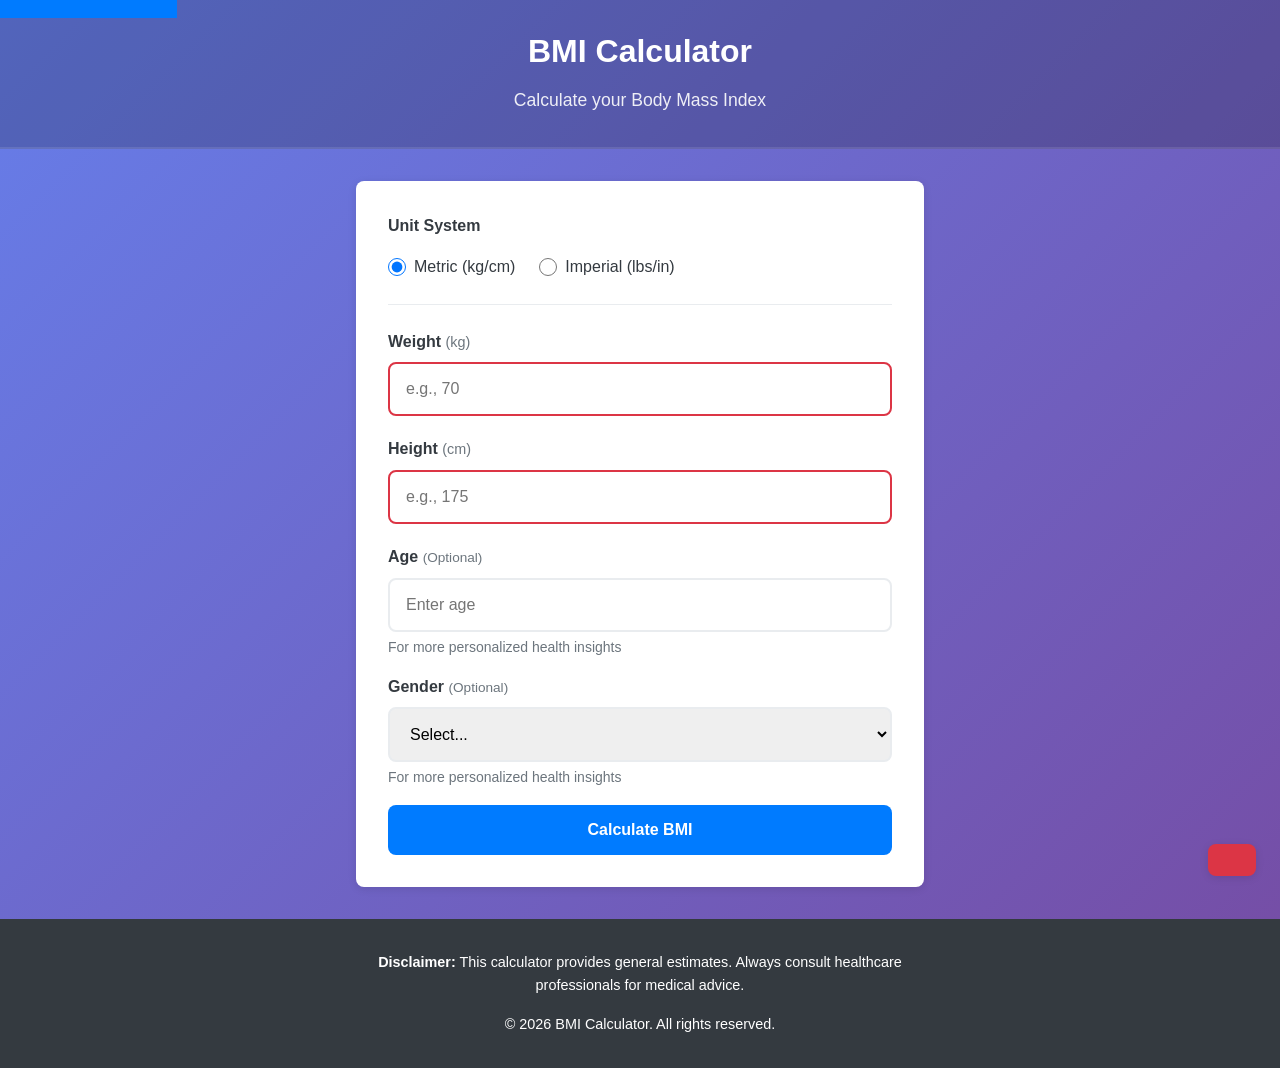
==== index.html @ 99ecdc7e "new features" ====
<!DOCTYPE html>
<html lang="en">
<head>
  <meta charset="UTF-8">
  <meta name="viewport" content="width=device-width, initial-scale=1.0">
  <meta name="description" content="Professional BMI Calculator - Calculate your Body Mass Index with detailed health insights">
  <meta name="theme-color" content="#007BFF">
  <title>BMI Calculator - Professional Health Tool</title>
  <link rel="icon" type="image/svg+xml" href="data:image/svg+xml,<svg xmlns='http://www.w3.org/2000/svg' viewBox='0 0 100 100'><text y='75' font-size='75' fill='%23007BFF'>⚕️</text></svg>">
  <link rel="stylesheet" href="styles.css">
</head>
<body>
  <div class="skip-link">
    <a href="#main-content">Skip to main content</a>
  </div>

  <header class="app-header">
    <div class="container">
      <h1>BMI Calculator</h1>
      <p class="subtitle">Calculate your Body Mass Index</p>
    </div>
  </header>

  <main id="main-content" class="main-content">
    <div class="container">
      <div class="calculator-wrapper">
        
        <!-- Unit Toggle -->
        <fieldset class="unit-selector">
          <legend>Unit System</legend>
          <div class="radio-group">
            <label class="radio-label">
              <input 
                type="radio" 
                name="units" 
                value="metric" 
                checked 
                aria-label="Metric units (kg/cm)"
                id="unit-metric"
              >
              <span>Metric (kg/cm)</span>
            </label>
            <label class="radio-label">
              <input 
                type="radio" 
                name="units" 
                value="imperial" 
                aria-label="Imperial units (lbs/in)"
                id="unit-imperial"
              >
              <span>Imperial (lbs/in)</span>
            </label>
          </div>
        </fieldset>

        <!-- Input Form -->
        <form id="bmi-form" class="bmi-form" novalidate>
          <div class="form-group">
            <label for="weight">Weight <span class="unit-label" id="weight-unit">(kg)</span></label>
            <input 
              type="number" 
              id="weight" 
              placeholder="Enter weight" 
              min="1" 
              max="500"
              step="0.1"
              required
              aria-required="true"
              aria-describedby="weight-help"
            />
            <small id="weight-help" class="help-text"></small>
          </div>

          <div class="form-group">
            <label for="height">Height <span class="unit-label" id="height-unit">(cm)</span></label>
            <input 
              type="number" 
              id="height" 
              placeholder="Enter height" 
              min="50" 
              max="300"
              step="0.1"
              required
              aria-required="true"
              aria-describedby="height-help"
            />
            <small id="height-help" class="help-text"></small>
          </div>

          <div class="form-group">
            <label for="age">Age <span class="optional">(Optional)</span></label>
            <input 
              type="number" 
              id="age" 
              placeholder="Enter age" 
              min="1" 
              max="150"
              aria-describedby="age-help"
            />
            <small id="age-help" class="help-text">For more personalized health insights</small>
          </div>

          <div class="form-group">
            <label for="gender">Gender <span class="optional">(Optional)</span></label>
            <select id="gender" aria-describedby="gender-help">
              <option value="">Select...</option>
              <option value="male">Male</option>
              <option value="female">Female</option>
              <option value="other">Other</option>
            </select>
            <small id="gender-help" class="help-text">For more personalized health insights</small>
          </div>

          <button type="submit" class="btn btn-primary" aria-label="Calculate BMI">
            <span>Calculate BMI</span>
          </button>
        </form>

        <!-- Results Section -->
        <section id="results" class="results-section" aria-live="polite" aria-atomic="true" hidden>
          <div class="bmi-result-card">
            <div class="bmi-value">
              <span class="label">Your BMI</span>
              <span class="value" id="bmi-number">--</span>
            </div>
            <div class="bmi-category" id="bmi-category-box">
              <span id="bmi-category-name">--</span>
            </div>
          </div>

          <!-- Health Tips -->
          <div class="health-tips" id="health-tips-container"></div>

          <!-- BMI Chart -->
          <div class="bmi-chart">
            <h3>BMI Categories</h3>
            <div class="chart-bars">
              <div class="chart-bar underweight">
                <span class="range">&lt; 18.5</span>
                <span class="label">Underweight</span>
              </div>
              <div class="chart-bar normal">
                <span class="range">18.5 - 24.9</span>
                <span class="label">Normal</span>
              </div>
              <div class="chart-bar overweight">
                <span class="range">25 - 29.9</span>
                <span class="label">Overweight</span>
              </div>
              <div class="chart-bar obese">
                <span class="range">≥ 30</span>
                <span class="label">Obese</span>
              </div>
            </div>
          </div>

          <!-- Detailed Results -->
          <div class="detailed-results">
            <h3>Health Metrics</h3>
            <div class="metrics-grid">
              <div class="metric">
                <span class="metric-label">Ideal Weight Range</span>
                <span class="metric-value" id="ideal-weight">--</span>
              </div>
              <div class="metric">
                <span class="metric-label">BMR (Basal Metabolic Rate)</span>
                <span class="metric-value" id="bmr-value">--</span>
              </div>
              <div class="metric">
                <span class="metric-label">TDEE (Daily Calories)</span>
                <span class="metric-value" id="tdee-value">--</span>
              </div>
              <div class="metric">
                <span class="metric-label">Health Status</span>
                <span class="metric-value" id="health-status">--</span>
              </div>
            </div>
          </div>

          <button type="button" class="btn btn-secondary" id="reset-btn" aria-label="Reset calculator">
            Calculate Again
          </button>
        </section>

        <!-- History Section -->
        <section class="history-section" id="history-section" hidden>
          <div class="history-header">
            <h3>Calculation History</h3>
            <button type="button" class="btn btn-small btn-danger" id="clear-history-btn" aria-label="Clear all history">
              Clear All
            </button>
          </div>
          <div class="history-list" id="history-list"></div>
        </section>
      </div>
    </div>
  </main>

  <footer class="app-footer">
    <div class="container">
      <p><strong>Disclaimer:</strong> This calculator provides general estimates. Always consult healthcare professionals for medical advice.</p>
      <p>&copy; 2026 BMI Calculator. All rights reserved.</p>
    </div>
  </footer>

  <!-- Error Toast -->
  <div id="error-toast" class="toast toast-error" role="alert" aria-live="assertive"></div>

  <script src="app.js"></script>
</body>
</html>
---- styles.css ----
/* ========================================
   BMI Calculator - Production CSS
   ======================================== */

:root {
  --primary-color: #007BFF;
  --primary-dark: #0056b3;
  --success-color: #28a745;
  --warning-color: #ffc107;
  --danger-color: #dc3545;
  --dark-color: #343a40;
  --light-color: #f8f9fa;
  --gray-color: #6c757d;
  
  --underweight-color: #3498db;
  --normal-color: #2ecc71;
  --overweight-color: #f39c12;
  --obese-color: #e74c3c;
  
  --border-radius: 8px;
  --box-shadow: 0 2px 8px rgba(0, 0, 0, 0.1);
  --transition: all 0.3s ease;
  
  --spacing-xs: 4px;
  --spacing-sm: 8px;
  --spacing-md: 16px;
  --spacing-lg: 24px;
  --spacing-xl: 32px;
}

/* ========================================
   Reset & Base Styles
   ======================================== */

* {
  margin: 0;
  padding: 0;
  box-sizing: border-box;
}

html {
  scroll-behavior: smooth;
}

body {
  font-family: -apple-system, BlinkMacSystemFont, 'Segoe UI', Roboto, 'Helvetica Neue', Arial, sans-serif;
  background: linear-gradient(135deg, #667eea 0%, #764ba2 100%);
  color: var(--dark-color);
  line-height: 1.6;
  min-height: 100vh;
  display: flex;
  flex-direction: column;
}

/* ========================================
   Accessibility
   ======================================== */

.skip-link {
  position: absolute;
  top: -40px;
  left: 0;
  background: var(--primary-color);
  color: white;
  padding: var(--spacing-md);
  text-decoration: none;
  z-index: 100;
}

.skip-link:focus {
  top: 0;
}

/* ========================================
   Typography
   ======================================== */

h1, h2, h3 {
  font-weight: 700;
  line-height: 1.2;
  margin-bottom: var(--spacing-md);
}

h1 {
  font-size: 2rem;
  color: white;
}

h3 {
  font-size: 1.25rem;
  color: var(--dark-color);
}

p {
  margin-bottom: var(--spacing-md);
}

small {
  font-size: 0.875rem;
  color: var(--gray-color);
}

/* ========================================
   Header & Footer
   ======================================== */

.app-header {
  background: rgba(0, 0, 0, 0.2);
  color: white;
  padding: var(--spacing-xl) 0;
  text-align: center;
  border-bottom: 2px solid rgba(255, 255, 255, 0.1);
}

.subtitle {
  font-size: 1.1rem;
  opacity: 0.9;
  margin-bottom: 0;
}

.app-footer {
  background: var(--dark-color);
  color: white;
  padding: var(--spacing-xl) 0;
  margin-top: auto;
  text-align: center;
  font-size: 0.9rem;
}

.app-footer p {
  margin-bottom: var(--spacing-md);
}

.app-footer p:last-child {
  margin-bottom: 0;
}

/* ========================================
   Layout & Container
   ======================================== */

.container {
  max-width: 600px;
  margin: 0 auto;
  padding: 0 var(--spacing-md);
}

.main-content {
  flex: 1;
  padding: var(--spacing-xl) 0;
}

.calculator-wrapper {
  background: white;
  border-radius: var(--border-radius);
  padding: var(--spacing-xl);
  box-shadow: var(--box-shadow);
}

/* ========================================
   Form Elements
   ======================================== */

.unit-selector {
  border: none;
  margin-bottom: var(--spacing-lg);
  padding-bottom: var(--spacing-lg);
  border-bottom: 1px solid #e9ecef;
}

.unit-selector legend {
  font-weight: 600;
  margin-bottom: var(--spacing-md);
  color: var(--dark-color);
}

.radio-group {
  display: flex;
  gap: var(--spacing-lg);
  flex-wrap: wrap;
}

.radio-label {
  display: flex;
  align-items: center;
  cursor: pointer;
  user-select: none;
  font-weight: 500;
}

.radio-label input[type="radio"] {
  margin-right: var(--spacing-sm);
  cursor: pointer;
  width: 18px;
  height: 18px;
}

.radio-label input[type="radio"]:focus {
  outline: 2px solid var(--primary-color);
}

.bmi-form {
  display: flex;
  flex-direction: column;
  gap: var(--spacing-md);
}

.form-group {
  display: flex;
  flex-direction: column;
}

.form-group label {
  font-weight: 600;
  margin-bottom: var(--spacing-sm);
  color: var(--dark-color);
}

.unit-label {
  font-weight: 400;
  color: var(--gray-color);
  font-size: 0.9rem;
}

.optional {
  font-size: 0.85rem;
  color: var(--gray-color);
  font-weight: 400;
}

.form-group input[type="number"],
.form-group select {
  padding: var(--spacing-md);
  border: 2px solid #e9ecef;
  border-radius: var(--border-radius);
  font-size: 1rem;
  font-family: inherit;
  transition: var(--transition);
}

.form-group input[type="number"]:focus,
.form-group select:focus {
  outline: none;
  border-color: var(--primary-color);
  box-shadow: 0 0 0 3px rgba(0, 123, 255, 0.1);
}

.form-group input[type="number"]:invalid,
.form-group select:invalid {
  border-color: var(--danger-color);
}

.help-text {
  margin-top: var(--spacing-xs);
  display: block;
}

/* ========================================
   Buttons
   ======================================== */

.btn {
  padding: var(--spacing-md) var(--spacing-lg);
  border: none;
  border-radius: var(--border-radius);
  font-size: 1rem;
  font-weight: 600;
  cursor: pointer;
  transition: var(--transition);
  text-align: center;
  display: inline-flex;
  align-items: center;
  justify-content: center;
  gap: var(--spacing-sm);
}

.btn:focus {
  outline: 2px solid var(--primary-color);
  outline-offset: 2px;
}

.btn:disabled {
  opacity: 0.6;
  cursor: not-allowed;
}

.btn-primary {
  background-color: var(--primary-color);
  color: white;
  width: 100%;
}

.btn-primary:hover:not(:disabled) {
  background-color: var(--primary-dark);
  transform: translateY(-2px);
  box-shadow: 0 4px 12px rgba(0, 123, 255, 0.3);
}

.btn-secondary {
  background-color: var(--light-color);
  color: var(--dark-color);
  width: 100%;
  border: 2px solid var(--primary-color);
}

.btn-secondary:hover:not(:disabled) {
  background-color: var(--primary-color);
  color: white;
}

.btn-small {
  padding: var(--spacing-sm) var(--spacing-md);
  font-size: 0.9rem;
  width: auto;
}

.btn-danger {
  background-color: var(--danger-color);
  color: white;
}

.btn-danger:hover:not(:disabled) {
  background-color: #c82333;
}

/* ========================================
   Results Section
   ======================================== */

.results-section {
  animation: slideDown 0.3s ease;
}

@keyframes slideDown {
  from {
    opacity: 0;
    transform: translateY(-10px);
  }
  to {
    opacity: 1;
    transform: translateY(0);
  }
}

.bmi-result-card {
  background: linear-gradient(135deg, #667eea 0%, #764ba2 100%);
  color: white;
  padding: var(--spacing-xl);
  border-radius: var(--border-radius);
  margin-bottom: var(--spacing-lg);
  text-align: center;
  display: flex;
  justify-content: space-around;
  align-items: center;
  flex-wrap: wrap;
  gap: var(--spacing-lg);
}

.bmi-value {
  display: flex;
  flex-direction: column;
  align-items: center;
}

.bmi-value .label {
  font-size: 0.95rem;
  opacity: 0.9;
  margin-bottom: var(--spacing-xs);
}

.bmi-value .value {
  font-size: 3rem;
  font-weight: 700;
  line-height: 1;
}

.bmi-category {
  padding: var(--spacing-md) var(--spacing-lg);
  border-radius: var(--border-radius);
  background: rgba(255, 255, 255, 0.2);
  font-weight: 600;
  font-size: 1.1rem;
}

/* ========================================
   Health Tips
   ======================================== */

.health-tips {
  background: #f8f9fa;
  border-left: 4px solid var(--primary-color);
  padding: var(--spacing-lg);
  border-radius: var(--border-radius);
  margin-bottom: var(--spacing-lg);
}

.health-tips h4 {
  color: var(--primary-color);
  margin-bottom: var(--spacing-md);
  font-size: 1.05rem;
}

.health-tips ul {
  list-style: none;
  padding: 0;
}

.health-tips li {
  padding: var(--spacing-sm) 0;
  padding-left: var(--spacing-lg);
  position: relative;
}

.health-tips li:before {
  content: "✓";
  position: absolute;
  left: 0;
  color: var(--success-color);
  font-weight: bold;
}

/* ========================================
   BMI Chart
   ======================================== */

.bmi-chart {
  margin-bottom: var(--spacing-lg);
}

.bmi-chart h3 {
  margin-bottom: var(--spacing-md);
}

.chart-bars {
  display: grid;
  grid-template-columns: repeat(auto-fit, minmax(120px, 1fr));
  gap: var(--spacing-md);
}

.chart-bar {
  padding: var(--spacing-md);
  border-radius: var(--border-radius);
  text-align: center;
  color: white;
  font-weight: 600;
  transition: var(--transition);
}

.chart-bar .range {
  display: block;
  font-size: 0.85rem;
  margin-bottom: var(--spacing-xs);
  opacity: 0.9;
}

.chart-bar .label {
  display: block;
  font-size: 0.95rem;
}

.chart-bar.underweight {
  background-color: var(--underweight-color);
}

.chart-bar.normal {
  background-color: var(--normal-color);
}

.chart-bar.overweight {
  background-color: var(--overweight-color);
  color: #333;
}

.chart-bar.obese {
  background-color: var(--obese-color);
}

.chart-bar.active {
  transform: scale(1.05);
  box-shadow: 0 4px 12px rgba(0, 0, 0, 0.2);
}

/* ========================================
   Detailed Results
   ======================================== */

.detailed-results {
  margin-bottom: var(--spacing-lg);
}

.detailed-results h3 {
  margin-bottom: var(--spacing-md);
}

.metrics-grid {
  display: grid;
  grid-template-columns: repeat(auto-fit, minmax(150px, 1fr));
  gap: var(--spacing-md);
}

.metric {
  background: #f8f9fa;
  padding: var(--spacing-md);
  border-radius: var(--border-radius);
  border: 1px solid #e9ecef;
}

.metric-label {
  display: block;
  font-size: 0.85rem;
  color: var(--gray-color);
  margin-bottom: var(--spacing-xs);
  font-weight: 500;
}

.metric-value {
  display: block;
  font-size: 1.3rem;
  font-weight: 700;
  color: var(--primary-color);
}

/* ========================================
   History Section
   ======================================== */

.history-section {
  margin-top: var(--spacing-lg);
  padding-top: var(--spacing-lg);
  border-top: 1px solid #e9ecef;
}

.history-header {
  display: flex;
  justify-content: space-between;
  align-items: center;
  margin-bottom: var(--spacing-md);
  flex-wrap: wrap;
  gap: var(--spacing-md);
}

.history-list {
  display: flex;
  flex-direction: column;
  gap: var(--spacing-md);
  max-height: 400px;
  overflow-y: auto;
}

.history-item {
  display: flex;
  justify-content: space-between;
  align-items: center;
  padding: var(--spacing-md);
  background: #f8f9fa;
  border-radius: var(--border-radius);
  border-left: 4px solid var(--primary-color);
  transition: var(--transition);
}

.history-item:hover {
  box-shadow: var(--box-shadow);
}

.history-item-info {
  flex: 1;
}

.history-item-bmi {
  font-weight: 700;
  font-size: 1.1rem;
  color: var(--primary-color);
}

.history-item-date {
  font-size: 0.85rem;
  color: var(--gray-color);
}

.history-item-category {
  font-size: 0.9rem;
  font-weight: 600;
  color: var(--dark-color);
}

/* ========================================
   Toast Notifications
   ======================================== */

.toast {
  position: fixed;
  bottom: var(--spacing-lg);
  right: var(--spacing-lg);
  padding: var(--spacing-md) var(--spacing-lg);
  border-radius: var(--border-radius);
  box-shadow: var(--box-shadow);
  z-index: 1000;
  animation: slideIn 0.3s ease;
  max-width: 300px;
}

@keyframes slideIn {
  from {
    transform: translateX(400px);
    opacity: 0;
  }
  to {
    transform: translateX(0);
    opacity: 1;
  }
}

.toast-error {
  background-color: var(--danger-color);
  color: white;
}

/* ========================================
   Dark Mode Support
   ======================================== */

@media (prefers-color-scheme: dark) {
  body {
    background: linear-gradient(135deg, #1a1a2e 0%, #16213e 100%);
  }

  .calculator-wrapper {
    background: #2d2d44;
    color: #e0e0e0;
  }

  .form-group label,
  .unit-selector legend {
    color: #e0e0e0;
  }

  .form-group input[type="number"],
  .form-group select {
    background: #1a1a2e;
    color: #e0e0e0;
    border-color: #3d3d5c;
  }

  .form-group input[type="number"]:focus,
  .form-group select:focus {
    border-color: var(--primary-color);
  }

  .help-text {
    color: #a0a0b0;
  }

  .health-tips {
    background: #1a1a2e;
    border-left-color: var(--primary-color);
  }

  .health-tips h4 {
    color: var(--primary-color);
  }

  .detailed-results h3,
  h3 {
    color: #e0e0e0;
  }

  .metric {
    background: #1a1a2e;
    border-color: #3d3d5c;
  }

  .metric-label {
    color: #a0a0b0;
  }

  .history-item {
    background: #1a1a2e;
    border-left-color: var(--primary-color);
  }

  .history-item-category {
    color: #e0e0e0;
  }

  .btn-secondary {
    background-color: #1a1a2e;
    color: #e0e0e0;
  }
}

/* ========================================
   Responsive Design
   ======================================== */

@media (max-width: 600px) {
  .container {
    padding: 0 var(--spacing-md);
  }

  .calculator-wrapper {
    padding: var(--spacing-lg);
  }

  h1 {
    font-size: 1.5rem;
  }

  .bmi-result-card {
    padding: var(--spacing-lg);
  }

  .bmi-value .value {
    font-size: 2rem;
  }

  .metrics-grid {
    grid-template-columns: 1fr;
  }

  .chart-bars {
    grid-template-columns: repeat(2, 1fr);
  }

  .radio-group {
    gap: var(--spacing-md);
  }

  .toast {
    left: var(--spacing-md);
    right: var(--spacing-md);
    bottom: var(--spacing-md);
    max-width: none;
  }

  .history-list {
    max-height: 300px;
  }
}

@media (max-width: 400px) {
  .calculator-wrapper {
    padding: var(--spacing-md);
  }

  h1 {
    font-size: 1.25rem;
  }

  .bmi-result-card {
    flex-direction: column;
    gap: var(--spacing-md);
  }

  .chart-bars {
    grid-template-columns: 1fr;
  }

  .history-header {
    flex-direction: column;
    align-items: flex-start;
  }

  .btn-small {
    width: 100%;
  }
}

/* ========================================
   Print Styles
   ======================================== */

@media print {
  body {
    background: white;
  }

  .app-header,
  .app-footer,
  .unit-selector,
  .bmi-form,
  #reset-btn,
  .history-section {
    display: none;
  }

  .calculator-wrapper {
    box-shadow: none;
    border: 1px solid #ccc;
  }

  .results-section {
    page-break-inside: avoid;
  }
}
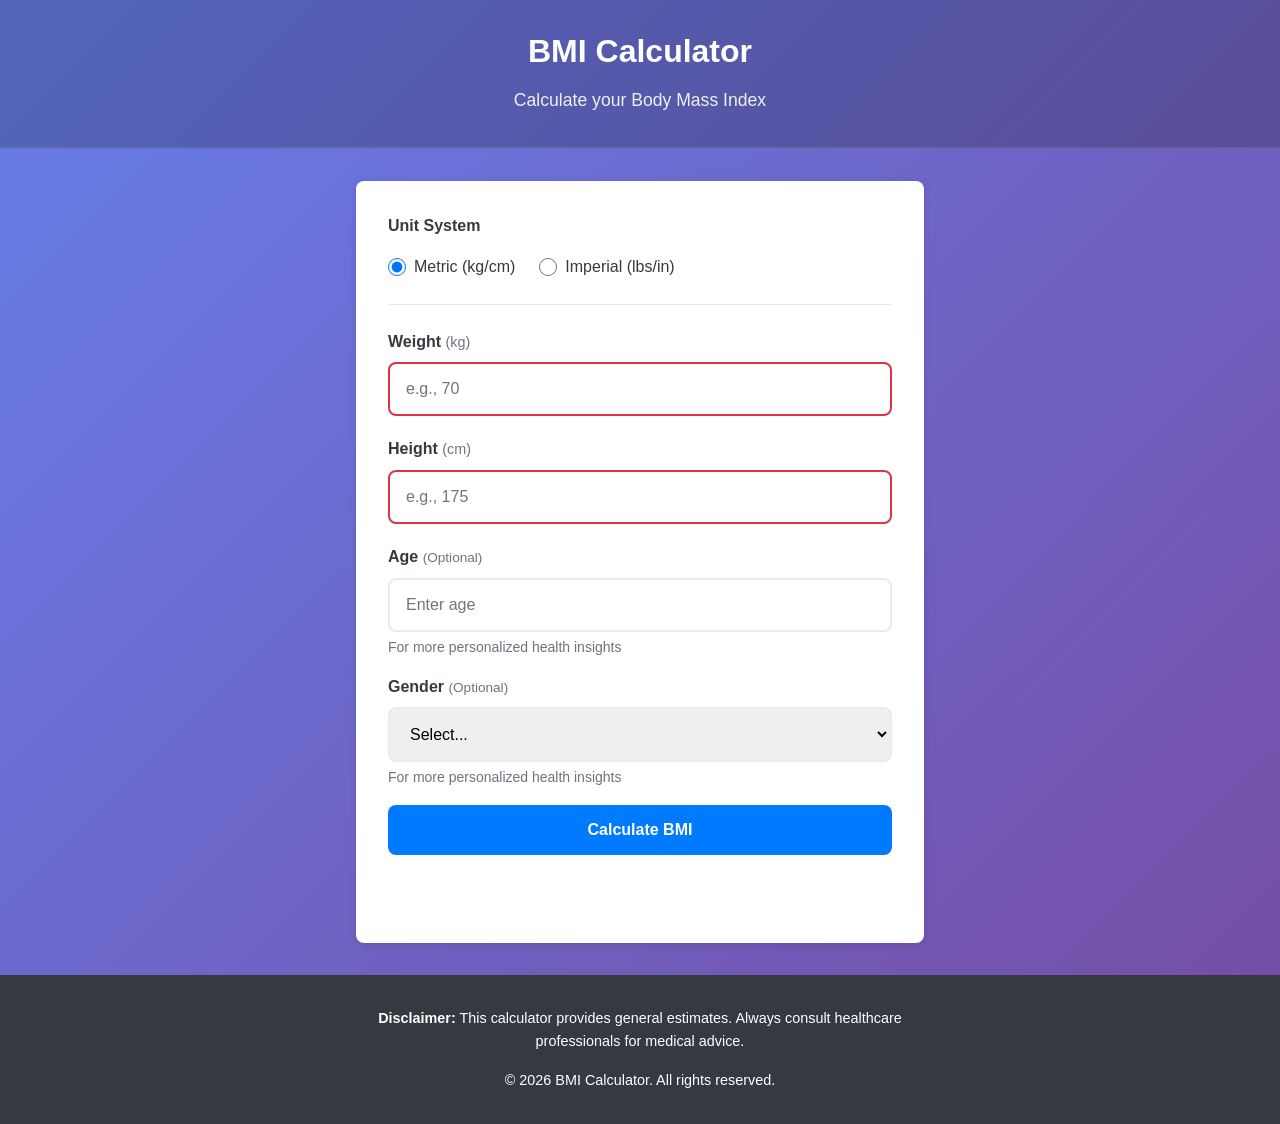
==== commit 45870f4f: "redesigning" ====
--- a/index.html
+++ b/index.html
@@ -1,18 +1,20 @@
 <!DOCTYPE html>
 <html lang="en">
+
 <head>
   <meta charset="UTF-8">
   <meta name="viewport" content="width=device-width, initial-scale=1.0">
-  <meta name="description" content="Professional BMI Calculator - Calculate your Body Mass Index with detailed health insights">
+  <meta name="description"
+    content="Professional BMI Calculator - Calculate your Body Mass Index with detailed health insights">
   <meta name="theme-color" content="#007BFF">
   <title>BMI Calculator - Professional Health Tool</title>
-  <link rel="icon" type="image/svg+xml" href="data:image/svg+xml,<svg xmlns='http://www.w3.org/2000/svg' viewBox='0 0 100 100'><text y='75' font-size='75' fill='%23007BFF'>⚕️</text></svg>">
+  <link rel="icon" type="image/svg+xml"
+    href="data:image/svg+xml,<svg xmlns='http://www.w3.org/2000/svg' viewBox='0 0 100 100'><text y='75' font-size='75' fill='%23007BFF'>⚕️</text></svg>">
   <link rel="stylesheet" href="styles.css">
 </head>
+
 <body>
-  <div class="skip-link">
-    <a href="#main-content">Skip to main content</a>
-  </div>
+  
 
   <header class="app-header">
     <div class="container">
@@ -24,30 +26,18 @@
   <main id="main-content" class="main-content">
     <div class="container">
       <div class="calculator-wrapper">
-        
+
         <!-- Unit Toggle -->
         <fieldset class="unit-selector">
           <legend>Unit System</legend>
           <div class="radio-group">
             <label class="radio-label">
-              <input 
-                type="radio" 
-                name="units" 
-                value="metric" 
-                checked 
-                aria-label="Metric units (kg/cm)"
-                id="unit-metric"
-              >
+              <input type="radio" name="units" value="metric" checked aria-label="Metric units (kg/cm)"
+                id="unit-metric">
               <span>Metric (kg/cm)</span>
             </label>
             <label class="radio-label">
-              <input 
-                type="radio" 
-                name="units" 
-                value="imperial" 
-                aria-label="Imperial units (lbs/in)"
-                id="unit-imperial"
-              >
+              <input type="radio" name="units" value="imperial" aria-label="Imperial units (lbs/in)" id="unit-imperial">
               <span>Imperial (lbs/in)</span>
             </label>
           </div>
@@ -57,46 +47,21 @@
         <form id="bmi-form" class="bmi-form" novalidate>
           <div class="form-group">
             <label for="weight">Weight <span class="unit-label" id="weight-unit">(kg)</span></label>
-            <input 
-              type="number" 
-              id="weight" 
-              placeholder="Enter weight" 
-              min="1" 
-              max="500"
-              step="0.1"
-              required
-              aria-required="true"
-              aria-describedby="weight-help"
-            />
+            <input type="number" id="weight" placeholder="Enter weight" min="1" max="500" step="0.1" required
+              aria-required="true" aria-describedby="weight-help" />
             <small id="weight-help" class="help-text"></small>
           </div>
 
           <div class="form-group">
             <label for="height">Height <span class="unit-label" id="height-unit">(cm)</span></label>
-            <input 
-              type="number" 
-              id="height" 
-              placeholder="Enter height" 
-              min="50" 
-              max="300"
-              step="0.1"
-              required
-              aria-required="true"
-              aria-describedby="height-help"
-            />
+            <input type="number" id="height" placeholder="Enter height" min="50" max="300" step="0.1" required
+              aria-required="true" aria-describedby="height-help" />
             <small id="height-help" class="help-text"></small>
           </div>
 
           <div class="form-group">
             <label for="age">Age <span class="optional">(Optional)</span></label>
-            <input 
-              type="number" 
-              id="age" 
-              placeholder="Enter age" 
-              min="1" 
-              max="150"
-              aria-describedby="age-help"
-            />
+            <input type="number" id="age" placeholder="Enter age" min="1" max="150" aria-describedby="age-help" />
             <small id="age-help" class="help-text">For more personalized health insights</small>
           </div>
 
@@ -186,7 +151,8 @@
         <section class="history-section" id="history-section" hidden>
           <div class="history-header">
             <h3>Calculation History</h3>
-            <button type="button" class="btn btn-small btn-danger" id="clear-history-btn" aria-label="Clear all history">
+            <button type="button" class="btn btn-small btn-danger" id="clear-history-btn"
+              aria-label="Clear all history">
               Clear All
             </button>
           </div>
@@ -198,14 +164,15 @@
 
   <footer class="app-footer">
     <div class="container">
-      <p><strong>Disclaimer:</strong> This calculator provides general estimates. Always consult healthcare professionals for medical advice.</p>
+      <p><strong>Disclaimer:</strong> This calculator provides general estimates. Always consult healthcare
+        professionals for medical advice.</p>
       <p>&copy; 2026 BMI Calculator. All rights reserved.</p>
     </div>
   </footer>
 
-  <!-- Error Toast -->
-  <div id="error-toast" class="toast toast-error" role="alert" aria-live="assertive"></div>
+  
 
   <script src="app.js"></script>
 </body>
-</html>
+
+</html>
--- a/styles.css
+++ b/styles.css
@@ -158,7 +158,7 @@
 }
 
 /* ========================================
-   Form Elements
+   Form Section - Unit Selector
    ======================================== */
 
 .unit-selector {
@@ -199,10 +199,15 @@
   outline: 2px solid var(--primary-color);
 }
 
+/* ========================================
+   Form Section - Input Form
+   ======================================== */
+
 .bmi-form {
   display: flex;
   flex-direction: column;
   gap: var(--spacing-md);
+  margin-bottom: var(--spacing-xl);
 }
 
 .form-group {
@@ -288,6 +293,7 @@
   background-color: var(--primary-color);
   color: white;
   width: 100%;
+  margin-bottom: var(--spacing-lg);
 }
 
 .btn-primary:hover:not(:disabled) {
@@ -301,6 +307,7 @@
   color: var(--dark-color);
   width: 100%;
   border: 2px solid var(--primary-color);
+  margin-top: var(--spacing-lg);
 }
 
 .btn-secondary:hover:not(:disabled) {
@@ -324,11 +331,14 @@
 }
 
 /* ========================================
-   Results Section
+   Results Section - FIXED SPACING
    ======================================== */
 
 .results-section {
   animation: slideDown 0.3s ease;
+  padding-top: var(--spacing-xl);
+  border-top: 2px solid #e9ecef;
+  margin-top: var(--spacing-xl);
 }
 
 @keyframes slideDown {
@@ -342,30 +352,37 @@
   }
 }
 
+/* ========================================
+   BMI Result Card - FIXED LAYOUT
+   ======================================== */
+
 .bmi-result-card {
   background: linear-gradient(135deg, #667eea 0%, #764ba2 100%);
   color: white;
   padding: var(--spacing-xl);
   border-radius: var(--border-radius);
-  margin-bottom: var(--spacing-lg);
-  text-align: center;
+  margin-bottom: var(--spacing-xl);
   display: flex;
   justify-content: space-around;
   align-items: center;
   flex-wrap: wrap;
   gap: var(--spacing-lg);
+  box-shadow: 0 4px 15px rgba(0, 0, 0, 0.15);
 }
 
 .bmi-value {
   display: flex;
   flex-direction: column;
   align-items: center;
+  flex: 1;
+  min-width: 120px;
 }
 
 .bmi-value .label {
   font-size: 0.95rem;
   opacity: 0.9;
   margin-bottom: var(--spacing-xs);
+  letter-spacing: 0.5px;
 }
 
 .bmi-value .value {
@@ -380,6 +397,10 @@
   background: rgba(255, 255, 255, 0.2);
   font-weight: 600;
   font-size: 1.1rem;
+  flex: 1;
+  min-width: 140px;
+  text-align: center;
+  border: 2px solid rgba(255, 255, 255, 0.3);
 }
 
 /* ========================================
@@ -425,6 +446,7 @@
 
 .bmi-chart {
   margin-bottom: var(--spacing-lg);
+  padding: var(--spacing-lg) 0;
 }
 
 .bmi-chart h3 {
@@ -486,6 +508,8 @@
 
 .detailed-results {
   margin-bottom: var(--spacing-lg);
+  padding: var(--spacing-lg) 0;
+  border-top: 1px solid #e9ecef;
 }
 
 .detailed-results h3 {
@@ -525,7 +549,7 @@
    ======================================== */
 
 .history-section {
-  margin-top: var(--spacing-lg);
+  margin-top: var(--spacing-xl);
   padding-top: var(--spacing-lg);
   border-top: 1px solid #e9ecef;
 }
@@ -686,6 +710,26 @@
     background-color: #1a1a2e;
     color: #e0e0e0;
   }
+
+  .bmi-chart {
+    border-top-color: #3d3d5c;
+  }
+
+  .unit-selector {
+    border-bottom-color: #3d3d5c;
+  }
+
+  .results-section {
+    border-top-color: #3d3d5c;
+  }
+
+  .history-section {
+    border-top-color: #3d3d5c;
+  }
+
+  .detailed-results {
+    border-top-color: #3d3d5c;
+  }
 }
 
 /* ========================================
@@ -707,6 +751,7 @@
 
   .bmi-result-card {
     padding: var(--spacing-lg);
+    flex-direction: column;
   }
 
   .bmi-value .value {
@@ -734,6 +779,12 @@
 
   .history-list {
     max-height: 300px;
+  }
+
+  .btn-primary,
+  .btn-secondary {
+    padding: var(--spacing-md) var(--spacing-lg);
+    font-size: 0.95rem;
   }
 }
 
